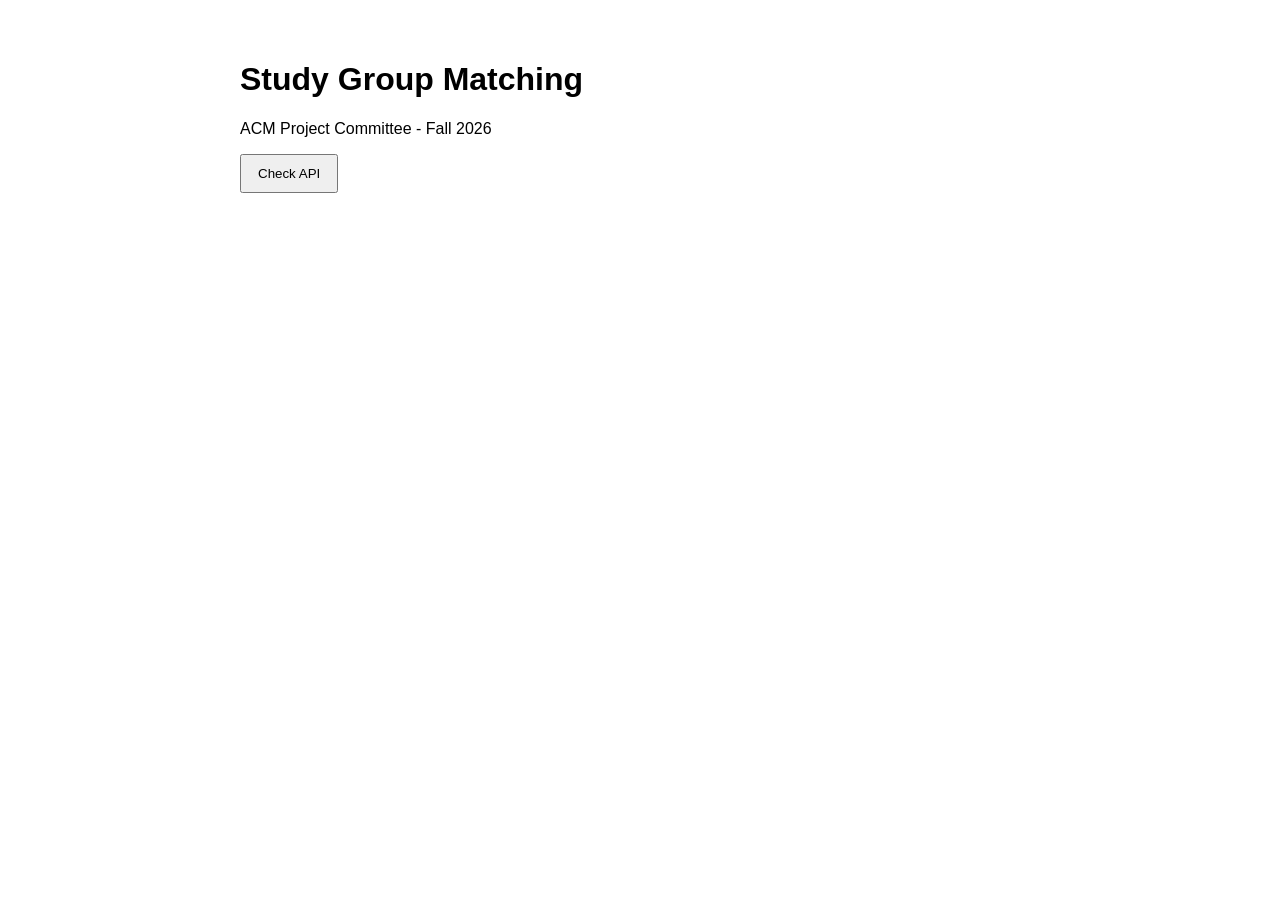
==== src/main/resources/static/index.html @ 3b148161 "Initialize Study Group Matching project skeleton" ====
<!DOCTYPE html>
<html lang="en">
<head>
    <meta charset="UTF-8">
    <meta name="viewport" content="width=device-width, initial-scale=1.0">
    <title>Study Group Matching</title>
    <link rel="stylesheet" href="css/style.css">
</head>
<body>
<main>
    <h1>Study Group Matching</h1>
    <p>ACM Project Committee - Fall 2026</p>

    <button id="checkApiButton">Check API</button>

    <p id="apiStatus"></p>
</main>

<script src="js/app.js"></script>
</body>
</html>
---- src/main/resources/static/css/style.css ----
body {
    font-family: Arial, sans-serif;
    margin: 0;
    padding: 40px;
}

main {
    max-width: 800px;
    margin: auto;
}

button {
    padding: 10px 16px;
    cursor: pointer;
}
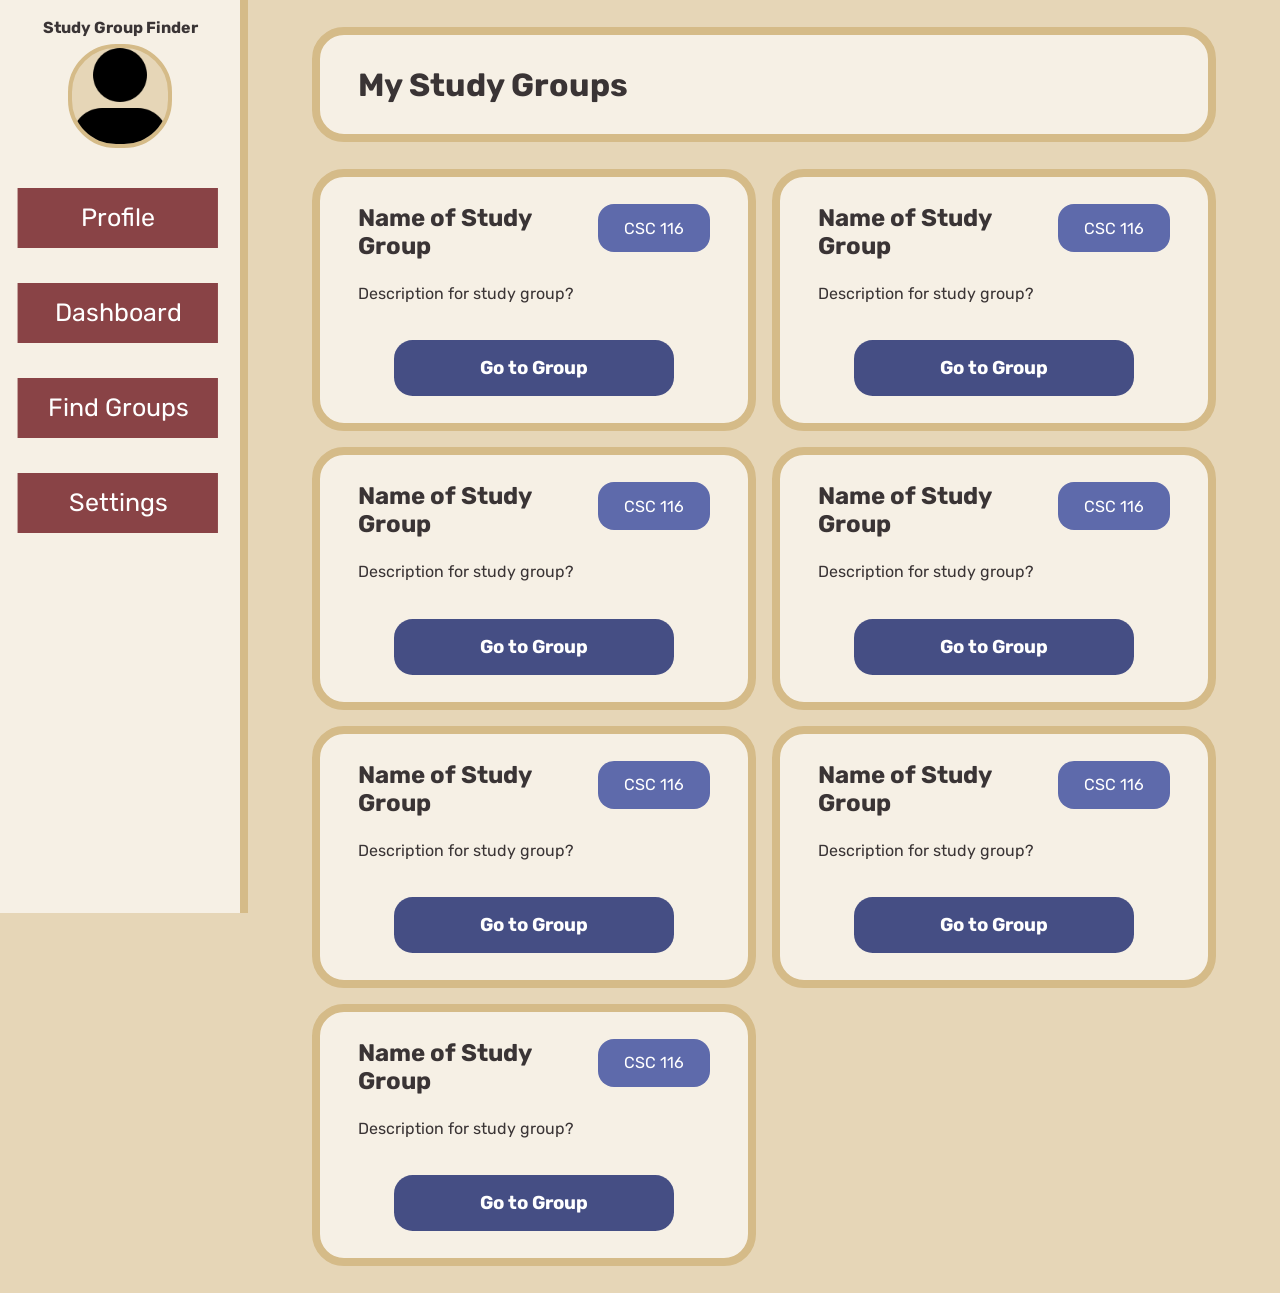
==== commit ec0b93d6: "Added dashboard formatting" ====
--- a/src/main/resources/static/index.html
+++ b/src/main/resources/static/index.html
@@ -1,21 +1,108 @@
 <!DOCTYPE html>
 <html lang="en">
-<head>
-    <meta charset="UTF-8">
-    <meta name="viewport" content="width=device-width, initial-scale=1.0">
-    <title>Study Group Matching</title>
-    <link rel="stylesheet" href="css/style.css">
-</head>
-<body>
-<main>
-    <h1>Study Group Matching</h1>
-    <p>ACM Project Committee - Fall 2026</p>
+    <head>
+        <meta charset="UTF-8">
+        <meta name="viewport" content="width=device-width, initial-scale=1.0">
+        <link rel="preconnect" href="https://fonts.googleapis.com">
+        <link rel="preconnect" href="https://fonts.gstatic.com" crossorigin>
+        <link href="https://fonts.googleapis.com/css2?family=Rubik:ital,wght@0,300..900;1,300..900&display=swap" rel="stylesheet">
+        <title>Study Group Matching - Dashboard</title>
+        <link rel="stylesheet" href="css/style.css">
+    </head>
+    <body>
+        <div class="menuToggle">
+            <input type="checkbox" id="toggle"/>
+            <div class="menuCircle">
+                <span class="bar"></span>
+                <span class="bar"></span>
+                <span class="bar bLast"></span>
+            </div>
+            <div class="menu">
+                <p class="webName"><strong>Study Group Finder</strong></p>
+                <img class="menuPFP" src="imgs/profilePlaceholder.png"/>
+                <li><span>Profile</span></li>
+                <li><span>Dashboard</span></li>
+                <li><span>Find Groups</span></li>
+                <li><span>Settings</span></li>
+            </div>
+        </div>
+        <div class="profileMain">
+            <div class="nameHead profCard">
+                <h1 class="profileName">My Study Groups</h1>
+            </div>
 
-    <button id="checkApiButton">Check API</button>
-
-    <p id="apiStatus"></p>
-</main>
-
-<script src="js/app.js"></script>
-</body>
+            <div class="groupHolder">
+                <div class="dashCard">
+                    <div class="groupHead">
+                        <h2 class="cardHead gTitle">Name of Study Group</h2>
+                        <p class="csc course">CSC 116</p>
+                    </div>
+                    <p>Description for study group?</p>
+                    <div class="centerer">
+                        <button class="groupButton">Go to Group</button>
+                    </div>
+                </div>
+                <div class="dashCard">
+                    <div class="groupHead">
+                        <h2 class="cardHead gTitle">Name of Study Group</h2>
+                        <p class="csc course">CSC 116</p>
+                    </div>
+                    <p>Description for study group?</p>
+                    <div class="centerer">
+                        <button class="groupButton">Go to Group</button>
+                    </div>
+                </div>
+                <div class="dashCard">
+                    <div class="groupHead">
+                        <h2 class="cardHead gTitle">Name of Study Group</h2>
+                        <p class="csc course">CSC 116</p>
+                    </div>
+                    <p>Description for study group?</p>
+                    <div class="centerer">
+                        <button class="groupButton">Go to Group</button>
+                    </div>
+                </div>
+                <div class="dashCard">
+                    <div class="groupHead">
+                        <h2 class="cardHead gTitle">Name of Study Group</h2>
+                        <p class="csc course">CSC 116</p>
+                    </div>
+                    <p>Description for study group?</p>
+                    <div class="centerer">
+                        <button class="groupButton">Go to Group</button>
+                    </div>
+                </div>
+                <div class="dashCard">
+                    <div class="groupHead">
+                        <h2 class="cardHead gTitle">Name of Study Group</h2>
+                        <p class="csc course">CSC 116</p>
+                    </div>
+                    <p>Description for study group?</p>
+                    <div class="centerer">
+                        <button class="groupButton">Go to Group</button>
+                    </div>
+                </div>
+                <div class="dashCard">
+                    <div class="groupHead">
+                        <h2 class="cardHead gTitle">Name of Study Group</h2>
+                        <p class="csc course">CSC 116</p>
+                    </div>
+                    <p>Description for study group?</p>
+                    <div class="centerer">
+                        <button class="groupButton">Go to Group</button>
+                    </div>
+                </div>
+                <div class="dashCard">
+                    <div class="groupHead">
+                        <h2 class="cardHead gTitle">Name of Study Group</h2>
+                        <p class="csc course">CSC 116</p>
+                    </div>
+                    <p>Description for study group?</p>
+                    <div class="centerer">
+                        <button class="groupButton">Go to Group</button>
+                    </div>
+                </div>
+            </div>
+        </div>
+    </body>
 </html>
--- a/src/main/resources/static/css/style.css
+++ b/src/main/resources/static/css/style.css
@@ -1,15 +1,346 @@
+:root {
+	--background: #E6D6B7;
+    --bg-light: #F6F0E5;
+    --bg-dark: #D5BB88;
+	--text: #3A3435;
+	--muted-text: #4B4442;
+	--primary: #894346;
+    --primary-light: #B05E61;
+    --primary-dark: #633032;
+	--primary-text: #FFFFFF;
+	--secondary: #68813E;
+    --secondary-light: #8AAA52;
+    --secondary-dark: #4B5E2D;
+	--secondary-text: #000000;
+	--accent: #454E84;
+    --accent-light: #5E6AAB;
+    --accent-dark: #32385F;
+	--accent-text: #FFFFFF;
+}
+
+* {
+    margin: 0px;
+    padding: 0px;
+    color: var(--text);
+    font-family: "Rubik", sans-serif;
+}
+
 body {
-    font-family: Arial, sans-serif;
     margin: 0;
-    padding: 40px;
-}
-
-main {
-    max-width: 800px;
-    margin: auto;
-}
-
-button {
-    padding: 10px 16px;
+    background-color: var(--background);
+}
+
+.centerer {
+    display: flex;
+    justify-content: center;
+    align-items: center;
+}
+
+ul {
+    padding: 0;
+    list-style-type: none;
+}
+
+li {
+    font-size: 25px;
+    width: 8em;
+    height: 2em;
+    color: var(--primary-text);
+    border-left: 0.08em solid var(--primary);
+    position: relative;
+    margin-top: 5vh;
     cursor: pointer;
+    list-style: none;
+    margin-left: calc(0.15em * 5 + 0.08em * 3);
+}
+
+li::before,
+li::after
+ {
+    content: '';
+    position: absolute;
+    width: inherit;
+    border-left: inherit;
+    z-index: -1;
+}
+
+li::before {
+    height: 80%;
+    top: 10%;
+    left: calc(-0.15em - 0.08em * 2);
+    filter: brightness(0.8);
+}
+
+li::after {
+    height: 60%;
+    top: 20%;
+    left: calc(-0.15em * 2 - 0.08em * 3);
+    filter: brightness(0.6);
+}
+
+li span {
+    position: relative;
+    height: 120%;
+    top: -10%;
+    box-sizing: border-box;
+    border: 0.08em solid var(--primary);
+    background-color: var(--primary);
+    color: var(--primary-text);
+    display: flex;
+    align-items: center;
+    justify-content: center;
+    text-transform: capitalize;
+    transform: translateX(calc(-0.15em * 3 - 0.08em * 2));
+    transition: 0.3s;
+}
+
+li:hover span {
+    transform: translateX(0.15em);
+}
+
+.menu {
+    position: fixed;
+    margin-top: -3vh;
+    height: 100%;
+    display: flex;
+    flex-direction: column;
+    align-items: center;
+    width: 15em;
+    background-color: var(--bg-light);
+    border-right: 8px solid var(--bg-dark);
+    padding-top: 1%;
+}
+
+.menuToggle input {
+    display: none;
+}
+
+.bar {
+    display: none;
+}
+
+.menuCircle {
+    display: none;
+}
+
+.nameHead {
+    display: flex;
+    align-items: center;
+}
+
+.cardHead {
+    margin-bottom: 1em;;
+}
+
+.profCard {
+    min-height: 5vh;
+    margin: 3vh 5vw 3vh 5vw;
+    background-color: var(--bg-light);
+    border: 8px solid var(--bg-dark);
+    border-radius: 2em;
+    padding: 3vh 3vw;
+}
+
+.dashCard {
+    min-height: 5vh;
+    min-width: 15em;
+    background-color: var(--bg-light);
+    border: 8px solid var(--bg-dark);
+    border-radius: 2em;
+    padding: 3vh 3vw;
+}
+
+.profileMain {
+    margin-left: calc(15em + 8px);
+}
+
+.webName {
+    margin-top: 2%;
+}
+
+.menuPFP {
+    height: 6em;
+    aspect-ratio: 1;
+    background-color: var(--background);
+    border-radius: 3em;
+    border: 4px solid var(--bg-dark);
+    margin-top: 3%;
+}
+
+.profilePFP {
+    height: 4em;
+    aspect-ratio: 1;
+    background-color: var(--background);
+    border-radius: 2em;
+    margin-right: 1.5em;
+    border: 4px solid var(--bg-dark);
+}
+
+.groupHolder {
+    display: grid;
+    grid-template-columns: repeat(auto-fill, minmax(20em, 1fr));
+    margin: 3vh 5vw 3vh 5vw;
+    gap: 1em;
+}
+
+.courseGrid {
+    display: grid;
+    grid-template-columns: repeat(auto-fill, minmax(7em, 1fr));
+    margin-top: 1.5em;
+    gap: 1em;
+}
+
+.course {
+    padding: 0.5em;
+    width: 6em;
+    height: 2em;
+    display: flex;
+    align-items: center;
+    justify-content: center;
+    border-radius: 1em;
+    flex-shrink: 0;
+}
+
+.csc {
+    background-color: #5E6AAB;
+    color: var(--accent-text);
+}
+
+.groupHead {
+    display: flex;
+    justify-content: space-between;
+    gap: 1em;
+}
+
+.gTitle {
+    flex-shrink: 1;
+    flex-grow: 1;
+}
+
+.groupButton {
+    border: 0px solid transparent;
+    height: 3em;
+    width: 80%;
+    margin-top: 2em;
+    display: flex;
+    justify-content: center;
+    align-items: center;
+    background-color: var(--accent);
+    color: var(--accent-text);
+    border-radius: 1em;
+    font-size: 14pt;
+    font-weight: bold;
+}
+
+.groupButton:hover {
+    background-color: var(--accent-dark);
+}
+
+@media only screen and (max-width: 768px) {
+    .menuCircle {
+        background-color: var(--bg-light);
+        border-radius: 50%;
+        border: 4px solid var(--bg-dark);
+        display: flex;
+        justify-content: center;
+        align-items: center;
+        flex-direction: column;
+        position: fixed;
+        left: 10px;
+        top: 10px;
+        padding: 0.5em;
+        aspect-ratio: 1;
+        z-index: 1;
+    }
+
+    .menuToggle {
+    display: flex;
+    flex-direction: column;
+    position: fixed;
+    top: 25px;
+    z-index: 1;
+    -webkit-user-select: none;
+    user-select: none;
+    }
+
+    .menuToggle input
+    {
+    display: flex;
+    width: 69px;
+    height: 69px;
+    margin-left: 10px;
+    margin-top: -15px;
+    cursor: pointer;
+    opacity: 0;
+    z-index: 2;
+    }
+
+    .bar
+    {
+    display: flex;
+    width: 29px;
+    height: 2px;
+    margin-bottom: 5px;
+    position: relative;
+    background: var(--accent);
+    border-radius: 3px;
+    z-index: 1;
+    transform-origin: 5px 0px;
+    transition: transform 0.5s cubic-bezier(0.77,0.2,0.05,1.0),
+                background 0.5s cubic-bezier(0.77,0.2,0.05,1.0),
+                opacity 0.55s ease;
+    }
+
+    .bar.bLast {
+        margin-bottom: 0px;
+    }
+
+    .bar:first-child
+    {
+    transform-origin: 0% 0%;
+    }
+
+    .bar:nth-last-child(2)
+    {
+    transform-origin: 0% 100%;
+    }
+
+    .menuToggle input:checked ~ .menuCircle .bar
+    {
+    opacity: 1;
+    transform: rotate(45deg) translate(-7px, -12px);
+    }
+    .menuToggle input:checked ~ .menuCircle .bar:nth-last-child(3)
+    {
+    opacity: 0;
+    transform: rotate(0deg) scale(0.2, 0.2);
+    }
+
+    .menuToggle input:checked ~ .menuCircle .bar:nth-last-child(2)
+    {
+    transform: rotate(-45deg) translate(-4px, 11px);
+    }
+
+    .menu
+    {
+    -webkit-font-smoothing: antialiased;
+    transform-origin: 0% 0%;
+    transform: translate(-100%, 0);
+    transition: transform 0.5s cubic-bezier(0.77,0.2,0.05,1.0);
+    padding-top: 4em;
+    }
+
+    .menu li
+    {
+    transition-delay: 2s;
+    }
+
+    .menuToggle input:checked ~ .menu
+    {
+    transform: none;
+    }
+
+    .profileMain {
+        margin-left: 0px;
+    }
 }
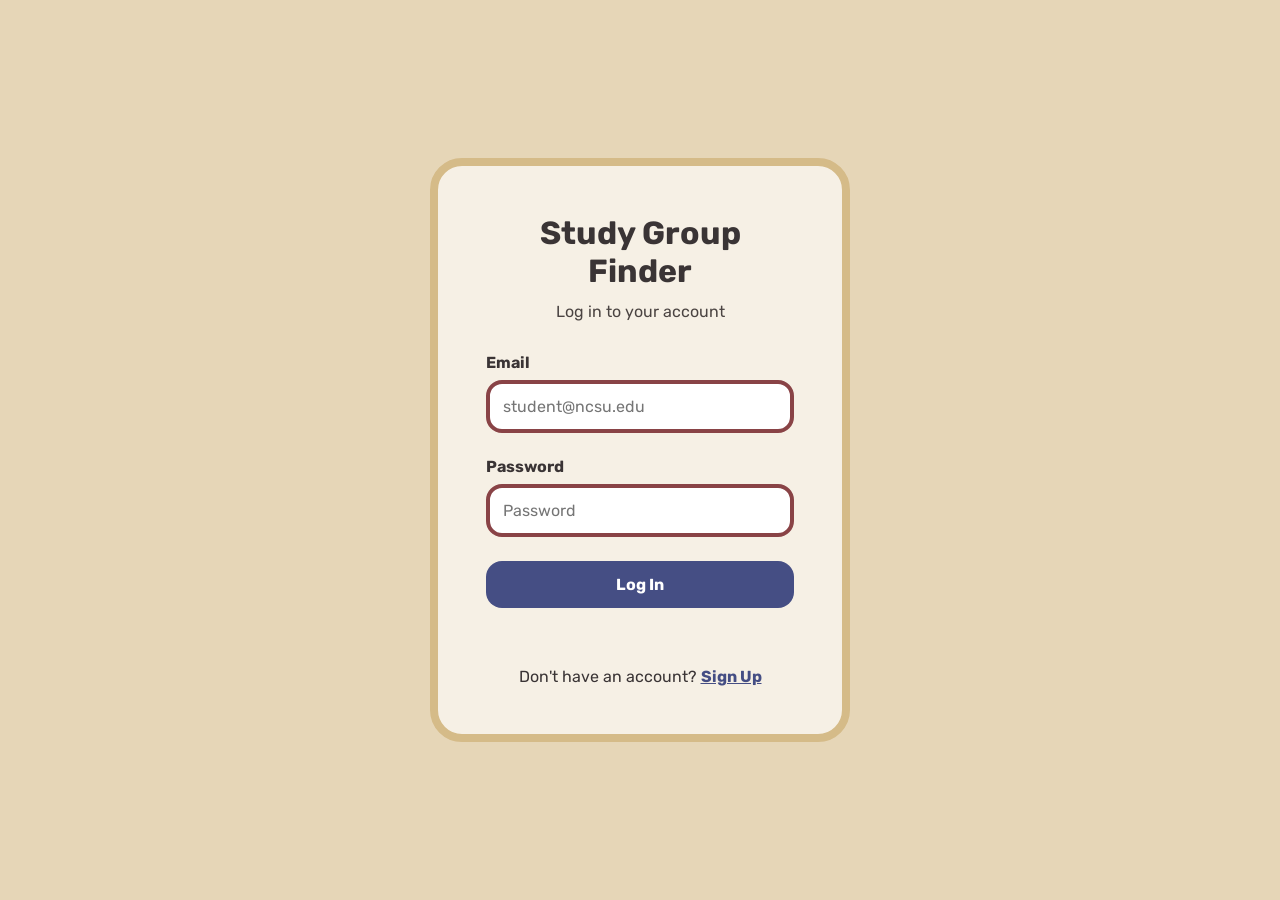
==== commit c1a41cb9: "Complete MVP integration with authentication, group chat, and frontend" ====
--- a/src/main/resources/static/index.html
+++ b/src/main/resources/static/index.html
@@ -1,108 +1,749 @@
 <!DOCTYPE html>
 <html lang="en">
-    <head>
-        <meta charset="UTF-8">
-        <meta name="viewport" content="width=device-width, initial-scale=1.0">
-        <link rel="preconnect" href="https://fonts.googleapis.com">
-        <link rel="preconnect" href="https://fonts.gstatic.com" crossorigin>
-        <link href="https://fonts.googleapis.com/css2?family=Rubik:ital,wght@0,300..900;1,300..900&display=swap" rel="stylesheet">
-        <title>Study Group Matching - Dashboard</title>
-        <link rel="stylesheet" href="css/style.css">
-    </head>
-    <body>
-        <div class="menuToggle">
-            <input type="checkbox" id="toggle"/>
-            <div class="menuCircle">
-                <span class="bar"></span>
-                <span class="bar"></span>
-                <span class="bar bLast"></span>
+<head>
+    <meta charset="UTF-8">
+    <meta name="viewport" content="width=device-width, initial-scale=1.0">
+
+    <link rel="preconnect" href="https://fonts.googleapis.com">
+    <link rel="preconnect" href="https://fonts.gstatic.com" crossorigin>
+    <link
+            href="https://fonts.googleapis.com/css2?family=Rubik:ital,wght@0,300..900;1,300..900&display=swap"
+            rel="stylesheet">
+
+    <title>Study Group Matching - Dashboard</title>
+    <link rel="stylesheet" href="css/style.css">
+</head>
+
+<body>
+
+<div class="menuToggle">
+    <input type="checkbox" id="toggle"/>
+
+    <div class="menuCircle">
+        <span class="bar"></span>
+        <span class="bar"></span>
+        <span class="bar bLast"></span>
+    </div>
+
+    <div class="menu">
+        <p class="webName">
+            <strong>Study Group Finder</strong>
+        </p>
+
+        <img
+                class="menuPFP"
+                src="imgs/profilePlaceholder.png"
+                alt="Profile picture"/>
+
+        <li onclick="window.location.href='profile.html'">
+            <span>Profile</span>
+        </li>
+
+        <li onclick="window.location.href='index.html'">
+            <span>Dashboard</span>
+        </li>
+
+        <li onclick="window.location.href='search.html'">
+            <span>Find Groups</span>
+        </li>
+
+        <li onclick="window.location.href='create-group.html'">
+            <span>Create Group</span>
+        </li>
+
+        <li onclick="window.location.href='settings.html'">
+            <span>Settings</span>
+        </li>
+
+        <li onclick="logout()">
+            <span>Logout</span>
+        </li>
+    </div>
+</div>
+
+
+<div class="profileMain">
+
+    <!-- My Study Groups -->
+    <div class="nameHead profCard">
+        <h1 class="profileName">
+            My Study Groups
+        </h1>
+    </div>
+
+    <div class="groupHolder"
+         id="groupHolder">
+
+        <div class="dashCard">
+            <h2 class="cardHead">
+                Loading groups...
+            </h2>
+        </div>
+
+    </div>
+
+
+    <!-- Pending Join Requests -->
+    <div class="nameHead profCard"
+         style="margin-top: 30px;">
+
+        <h1 class="profileName">
+            Pending Join Requests
+        </h1>
+
+    </div>
+
+    <div class="groupHolder"
+         id="requestHolder">
+
+        <div class="dashCard">
+            <h2 class="cardHead">
+                Loading requests...
+            </h2>
+        </div>
+
+    </div>
+
+</div>
+
+
+<script>
+
+    /*
+  * Get the currently logged-in user.
+  */
+    const CURRENT_USER_ID =
+        Number(sessionStorage.getItem("currentUserId"));
+
+    /*
+     * Users must be logged in to access the dashboard.
+     */
+    if (!CURRENT_USER_ID) {
+        window.location.href = "login.html";
+    }
+
+
+    /*
+     * Stores the groups that the current user created.
+     *
+     * Join requests should only be manageable by
+     * the creator of the study group.
+     */
+    let createdGroups = [];
+
+
+    /*
+     * Load all study groups belonging to the current user.
+     */
+    async function loadStudyGroups() {
+
+        const groupHolder =
+            document.getElementById("groupHolder");
+
+        try {
+
+            const response =
+                await fetch(
+                    `/api/users/${CURRENT_USER_ID}/study-groups`
+                );
+
+
+            if (!response.ok) {
+
+                throw new Error(
+                    `Unable to load study groups. Status: ${response.status}`
+                );
+
+            }
+
+
+            const groups =
+                await response.json();
+
+            console.log("DASHBOARD GROUPS:", groups);
+
+            groupHolder.innerHTML = "";
+
+
+            if (groups.length === 0) {
+
+                groupHolder.innerHTML = `
+                    <div class="dashCard">
+
+                        <h2 class="cardHead">
+                            No Study Groups
+                        </h2>
+
+                        <p>
+                            You are not currently a member of any study groups.
+                        </p>
+
+                    </div>
+                `;
+
+                return;
+            }
+
+
+            groups.forEach(group => {
+
+                const card =
+                    document.createElement("div");
+
+                card.className =
+                    "dashCard";
+
+
+                const groupName =
+                    group.name ||
+                    "Unnamed Study Group";
+
+
+                const description =
+                    group.description ||
+                    "No description available.";
+
+
+                const courseCode =
+                    group.course?.courseCode ||
+                    "No Course";
+
+
+                card.innerHTML = `
+                    <div class="groupHead">
+
+                        <h2 class="cardHead gTitle">
+                            ${escapeHtml(groupName)}
+                        </h2>
+
+                        <p class="csc course">
+                            ${escapeHtml(courseCode)}
+                        </p>
+
+                    </div>
+
+                    <p>
+                        ${escapeHtml(description)}
+                    </p>
+
+                    <div class="centerer">
+
+                        <button
+                            class="groupButton"
+                            onclick="openGroup(${group.groupId})">
+                            Go to Group
+                        </button>
+
+                    </div>
+                `;
+
+
+                groupHolder.appendChild(card);
+
+            });
+
+
+        } catch (error) {
+
+            console.error(
+                "Error loading study groups:",
+                error
+            );
+
+
+            groupHolder.innerHTML = `
+                <div class="dashCard">
+
+                    <h2 class="cardHead">
+                        Unable to Load Groups
+                    </h2>
+
+                    <p>
+                        There was a problem loading your study groups.
+                    </p>
+
+                </div>
+            `;
+
+        }
+
+    }
+
+
+    /*
+     * Load all study groups and determine which groups
+     * were created by the current user.
+     */
+    async function loadCreatedGroups() {
+
+        try {
+
+            const response =
+                await fetch("/api/study-groups");
+
+
+            if (!response.ok) {
+
+                throw new Error(
+                    "Unable to load study groups."
+                );
+
+            }
+
+
+            const groups =
+                await response.json();
+
+
+            createdGroups =
+                groups.filter(group =>
+                    group.createdBy?.userId === CURRENT_USER_ID
+                );
+
+
+        } catch (error) {
+
+            console.error(
+                "Error loading created groups:",
+                error
+            );
+
+            createdGroups = [];
+
+        }
+
+    }
+
+
+    /*
+     * Load pending join requests for groups created
+     * by the current user.
+     */
+    async function loadJoinRequests() {
+
+        const requestHolder =
+            document.getElementById("requestHolder");
+
+
+        try {
+
+            /*
+             * We need the user's created groups first
+             * so that ordinary members cannot manage requests.
+             */
+            await loadCreatedGroups();
+
+
+            const createdGroupIds =
+                new Set(
+                    createdGroups.map(
+                        group => group.groupId
+                    )
+                );
+
+
+            const response =
+                await fetch("/api/join-requests");
+
+
+            if (!response.ok) {
+
+                throw new Error(
+                    "Unable to load join requests."
+                );
+
+            }
+
+
+            const requests =
+                await response.json();
+
+
+            /*
+             * Only show:
+             *
+             * 1. PENDING requests
+             * 2. Requests belonging to groups created
+             *    by the current user
+             */
+            const pendingRequests =
+                requests.filter(request =>
+
+                    request.status === "PENDING" &&
+
+                    createdGroupIds.has(
+                        request.studyGroupId
+                    )
+
+                );
+
+
+            requestHolder.innerHTML = "";
+
+
+            if (pendingRequests.length === 0) {
+
+                requestHolder.innerHTML = `
+                    <div class="dashCard">
+
+                        <h2 class="cardHead">
+                            No Pending Requests
+                        </h2>
+
+                        <p>
+                            None of your study groups currently
+                            have pending join requests.
+                        </p>
+
+                    </div>
+                `;
+
+                return;
+            }
+
+
+            /*
+             * Load each request card.
+             */
+            for (const request of pendingRequests) {
+
+                await displayJoinRequest(request);
+
+            }
+
+
+        } catch (error) {
+
+            console.error(
+                "Error loading join requests:",
+                error
+            );
+
+
+            requestHolder.innerHTML = `
+                <div class="dashCard">
+
+                    <h2 class="cardHead">
+                        Unable to Load Requests
+                    </h2>
+
+                    <p>
+                        There was a problem loading join requests.
+                    </p>
+
+                </div>
+            `;
+
+        }
+
+    }
+
+
+    /*
+     * Display one join request.
+     */
+    async function displayJoinRequest(request) {
+
+        const requestHolder =
+            document.getElementById("requestHolder");
+
+
+        let userName =
+            `User ${request.userId}`;
+
+
+        /*
+         * Load the requesting user's name.
+         */
+        try {
+
+            const userResponse =
+                await fetch(
+                    `/api/users/${request.userId}`
+                );
+
+
+            if (userResponse.ok) {
+
+                const user =
+                    await userResponse.json();
+
+                userName =
+                    user.name ||
+                    userName;
+
+            }
+
+        } catch (error) {
+
+            console.warn(
+                "Unable to load requesting user:",
+                error
+            );
+
+        }
+
+
+        /*
+         * Find the group belonging to this request.
+         */
+        const group =
+            createdGroups.find(
+                currentGroup =>
+                    currentGroup.groupId ===
+                    request.studyGroupId
+            );
+
+
+        const groupName =
+            group?.name ||
+            `Study Group ${request.studyGroupId}`;
+
+
+        const courseCode =
+            group?.course?.courseCode ||
+            "No Course";
+
+
+        const card =
+            document.createElement("div");
+
+
+        card.className =
+            "dashCard";
+
+
+        card.id =
+            `request-${request.requestId}`;
+
+
+        card.innerHTML = `
+
+            <div class="groupHead">
+
+                <h2 class="cardHead gTitle">
+                    ${escapeHtml(userName)}
+                </h2>
+
+                <p class="csc course">
+                    ${escapeHtml(courseCode)}
+                </p>
+
             </div>
-            <div class="menu">
-                <p class="webName"><strong>Study Group Finder</strong></p>
-                <img class="menuPFP" src="imgs/profilePlaceholder.png"/>
-                <li><span>Profile</span></li>
-                <li><span>Dashboard</span></li>
-                <li><span>Find Groups</span></li>
-                <li><span>Settings</span></li>
+
+
+            <p>
+                Wants to join
+                <strong>${escapeHtml(groupName)}</strong>
+            </p>
+
+
+            ${
+            request.message
+                ? `
+                        <p>
+                            <strong>Message:</strong>
+                            ${escapeHtml(request.message)}
+                        </p>
+                      `
+                : ""
+        }
+
+
+            <p id="requestStatus-${request.requestId}"></p>
+
+
+            <div class="centerer">
+
+                <button
+                    class="groupButton"
+                    id="accept-${request.requestId}"
+                    onclick="respondToRequest(
+                        ${request.requestId},
+                        'accept'
+                    )">
+                    Accept
+                </button>
+
+
+                <button
+                    class="groupButton"
+                    id="reject-${request.requestId}"
+                    onclick="respondToRequest(
+                        ${request.requestId},
+                        'reject'
+                    )">
+                    Reject
+                </button>
+
             </div>
-        </div>
-        <div class="profileMain">
-            <div class="nameHead profCard">
-                <h1 class="profileName">My Study Groups</h1>
-            </div>
-
-            <div class="groupHolder">
-                <div class="dashCard">
-                    <div class="groupHead">
-                        <h2 class="cardHead gTitle">Name of Study Group</h2>
-                        <p class="csc course">CSC 116</p>
-                    </div>
-                    <p>Description for study group?</p>
-                    <div class="centerer">
-                        <button class="groupButton">Go to Group</button>
-                    </div>
-                </div>
-                <div class="dashCard">
-                    <div class="groupHead">
-                        <h2 class="cardHead gTitle">Name of Study Group</h2>
-                        <p class="csc course">CSC 116</p>
-                    </div>
-                    <p>Description for study group?</p>
-                    <div class="centerer">
-                        <button class="groupButton">Go to Group</button>
-                    </div>
-                </div>
-                <div class="dashCard">
-                    <div class="groupHead">
-                        <h2 class="cardHead gTitle">Name of Study Group</h2>
-                        <p class="csc course">CSC 116</p>
-                    </div>
-                    <p>Description for study group?</p>
-                    <div class="centerer">
-                        <button class="groupButton">Go to Group</button>
-                    </div>
-                </div>
-                <div class="dashCard">
-                    <div class="groupHead">
-                        <h2 class="cardHead gTitle">Name of Study Group</h2>
-                        <p class="csc course">CSC 116</p>
-                    </div>
-                    <p>Description for study group?</p>
-                    <div class="centerer">
-                        <button class="groupButton">Go to Group</button>
-                    </div>
-                </div>
-                <div class="dashCard">
-                    <div class="groupHead">
-                        <h2 class="cardHead gTitle">Name of Study Group</h2>
-                        <p class="csc course">CSC 116</p>
-                    </div>
-                    <p>Description for study group?</p>
-                    <div class="centerer">
-                        <button class="groupButton">Go to Group</button>
-                    </div>
-                </div>
-                <div class="dashCard">
-                    <div class="groupHead">
-                        <h2 class="cardHead gTitle">Name of Study Group</h2>
-                        <p class="csc course">CSC 116</p>
-                    </div>
-                    <p>Description for study group?</p>
-                    <div class="centerer">
-                        <button class="groupButton">Go to Group</button>
-                    </div>
-                </div>
-                <div class="dashCard">
-                    <div class="groupHead">
-                        <h2 class="cardHead gTitle">Name of Study Group</h2>
-                        <p class="csc course">CSC 116</p>
-                    </div>
-                    <p>Description for study group?</p>
-                    <div class="centerer">
-                        <button class="groupButton">Go to Group</button>
-                    </div>
-                </div>
-            </div>
-        </div>
-    </body>
+        `;
+
+
+        requestHolder.appendChild(card);
+
+    }
+
+
+    /*
+     * Accept or reject a join request.
+     */
+    async function respondToRequest(
+        requestId,
+        action
+    ) {
+
+        const acceptButton =
+            document.getElementById(
+                `accept-${requestId}`
+            );
+
+
+        const rejectButton =
+            document.getElementById(
+                `reject-${requestId}`
+            );
+
+
+        const status =
+            document.getElementById(
+                `requestStatus-${requestId}`
+            );
+
+
+        /*
+         * Prevent multiple requests while the backend
+         * is processing the action.
+         */
+        acceptButton.disabled = true;
+        rejectButton.disabled = true;
+
+
+        status.textContent =
+            action === "accept"
+                ? "Accepting request..."
+                : "Rejecting request...";
+
+
+        try {
+
+            const response =
+                await fetch(
+                    `/api/join-requests/${requestId}/${action}`,
+                    {
+                        method: "PUT"
+                    }
+                );
+
+
+            if (!response.ok) {
+
+                throw new Error(
+                    `Unable to ${action} join request.`
+                );
+
+            }
+
+
+            const updatedRequest =
+                await response.json();
+
+
+            status.textContent =
+                `Request ${updatedRequest.status}.`;
+
+
+            /*
+             * Give the user a moment to see the result,
+             * then refresh the dashboard information.
+             */
+            setTimeout(
+                async () => {
+
+                    await loadStudyGroups();
+                    await loadJoinRequests();
+
+                },
+                500
+            );
+
+
+        } catch (error) {
+
+            console.error(
+                `Error attempting to ${action} request:`,
+                error
+            );
+
+
+            status.textContent =
+                error.message;
+
+
+            /*
+             * Re-enable the buttons if the request failed.
+             */
+            acceptButton.disabled = false;
+            rejectButton.disabled = false;
+
+        }
+
+    }
+
+
+    /*
+     * Open a study group.
+     */
+    function openGroup(groupId) {
+
+        window.location.href =
+            `group.html?groupId=${
+                encodeURIComponent(groupId)
+            }`;
+
+    }
+
+    /*
+ * Log out the current user and return to the login page.
+ */
+    function logout() {
+        sessionStorage.clear();
+        window.location.href = "login.html";
+    }
+
+
+    /*
+     * Escape backend text before inserting it into HTML.
+     */
+    function escapeHtml(value) {
+
+        const element =
+            document.createElement("div");
+
+        element.textContent =
+            String(value ?? "");
+
+        return element.innerHTML;
+
+    }
+
+
+    /*
+     * Load the dashboard.
+     */
+    document.addEventListener(
+        "DOMContentLoaded",
+        async () => {
+
+            await Promise.all([
+                loadStudyGroups(),
+                loadJoinRequests()
+            ]);
+
+        }
+    );
+
+</script>
+
+</body>
 </html>
--- a/src/main/resources/static/css/style.css
+++ b/src/main/resources/static/css/style.css
@@ -16,6 +16,9 @@
     --accent-light: #5E6AAB;
     --accent-dark: #32385F;
 	--accent-text: #FFFFFF;
+
+	--trans-dur: 0.25s;
+	--ease-in-out: cubic-bezier(0.65,0,0.35,1.65);
 }
 
 * {
@@ -141,6 +144,10 @@
     padding: 3vh 3vw;
 }
 
+.profCard.important {
+    border: 8px solid var(--primary);
+}
+
 .dashCard {
     min-height: 5vh;
     min-width: 15em;
@@ -183,6 +190,12 @@
     gap: 1em;
 }
 
+.prefHolder {
+    display: grid;
+    grid-template-columns: repeat(auto-fill, minmax(10em, 1fr));
+    gap: 1em;
+}
+
 .courseGrid {
     display: grid;
     grid-template-columns: repeat(auto-fill, minmax(7em, 1fr));
@@ -201,9 +214,40 @@
     flex-shrink: 0;
 }
 
+/* Eventually make one of these for each course category
+   For now can just have this for all courses */
 .csc {
     background-color: #5E6AAB;
     color: var(--accent-text);
+}
+
+.invisible {
+    display: none;
+    visibility: hidden;
+}
+
+.node {
+    min-height: 2em;
+    padding: 1em 2em;
+    display: inline-flex;
+    align-items: center;
+    justify-content: center;
+    border-radius: 1em;
+    background-color: var(--primary);
+    color: var(--primary-text);
+    text-align: center;
+}
+
+.nodeB {
+    min-height: 2em;
+    padding: 0.5em 1.5em;
+    display: inline-flex;
+    align-items: center;
+    justify-content: center;
+    border-radius: 1em;
+    background-color: var(--secondary);
+    color: var(--accent-text);
+    text-align: center;
 }
 
 .groupHead {
@@ -234,6 +278,60 @@
 
 .groupButton:hover {
     background-color: var(--accent-dark);
+}
+
+.searchInput {
+    margin-bottom: 2em;
+    border: 4px solid var(--primary);
+    border-radius: 1em;
+    height: 1.5em;
+    width: min(225px, 50vw);
+    padding: 0.5em;
+}
+
+.radioGroup {
+    margin-bottom: 2em;
+}
+
+label {
+	display: flex;
+	cursor: pointer;
+	font-weight: 500;
+	position: relative;
+	overflow: hidden;
+	margin-bottom: 0.375em;
+	input {
+		position: absolute;
+		left: -9999px;
+		&:checked + span {
+			background-color: mix(var(--accent-text), var(--accent), 84%);
+			&:before {
+				box-shadow: inset 0 0 0 0.4375em var(--accent);
+			}
+		}
+	}
+	span {
+		display: flex;
+		align-items: center;
+		padding: 0.375em 0.75em 0.375em 0.375em;
+		border-radius: 99em;
+		transition: 0.25s ease;
+		&:hover {
+			background-color: mix(var(--accent-text), var(--accent), 84%);
+		}
+		&:before {
+			display: flex;
+			flex-shrink: 0;
+			content: "";
+			background-color: var(--accent-text);
+			width: 1.5em;
+			height: 1.5em;
+			border-radius: 50%;
+			margin-right: 0.375em;
+			transition: 0.25s ease;
+			box-shadow: inset 0 0 0 0.125em var(--accent);
+		}
+	}
 }
 
 @media only screen and (max-width: 768px) {
@@ -343,4 +441,113 @@
     .profileMain {
         margin-left: 0px;
     }
+}
+
+.profileSelect {
+    height: 42px;
+    padding: 8px 12px;
+    font-family: "Rubik", sans-serif;
+    font-size: 14px;
+    background-color: white;
+    cursor: pointer;
+    box-sizing: border-box;
+}
+
+/* =========================
+   GROUP CHAT
+   ========================= */
+
+.chatMessages {
+    max-height: 400px;
+    overflow-y: auto;
+    padding: 20px;
+    margin-top: 15px;
+    margin-bottom: 20px;
+    background-color: white;
+    border-radius: 15px;
+}
+
+.chatMessage {
+    width: fit-content;
+    max-width: 70%;
+    margin-bottom: 15px;
+    padding: 12px 16px;
+    background-color: #9c4749;
+    color: white;
+    border-radius: 15px;
+}
+
+.chatMessageOwn {
+    margin-left: auto;
+    background-color: #4d5b97;
+}
+
+.chatSender {
+    display: block;
+    margin-bottom: 5px;
+    font-size: 14px;
+}
+
+.chatContent {
+    margin: 0;
+    word-wrap: break-word;
+}
+
+.chatTime {
+    display: block;
+    margin-top: 6px;
+    font-size: 11px;
+    opacity: 0.8;
+}
+
+.chatInputHolder {
+    display: flex;
+    gap: 10px;
+    width: 100%;
+}
+
+.chatInput {
+    flex: 1;
+    padding: 12px 15px;
+    border: 3px solid #9c4749;
+    border-radius: 12px;
+    font-family: "Rubik", sans-serif;
+    font-size: 15px;
+    box-sizing: border-box;
+}
+
+.chatInput:focus {
+    outline: none;
+}
+
+.chatSendButton {
+    padding: 12px 30px;
+    border: none;
+    border-radius: 12px;
+    background-color: #4d5b97;
+    color: white;
+    font-family: "Rubik", sans-serif;
+    font-size: 16px;
+    font-weight: bold;
+    cursor: pointer;
+}
+
+.chatSendButton:hover {
+    opacity: 0.9;
+}
+
+.chatSendButton:disabled {
+    opacity: 0.6;
+    cursor: not-allowed;
+}
+
+.chatStatus {
+    text-align: center;
+    margin: 10px;
+}
+
+.chatError {
+    color: #9c4749;
+    font-weight: bold;
+    margin-top: 10px;
 }
